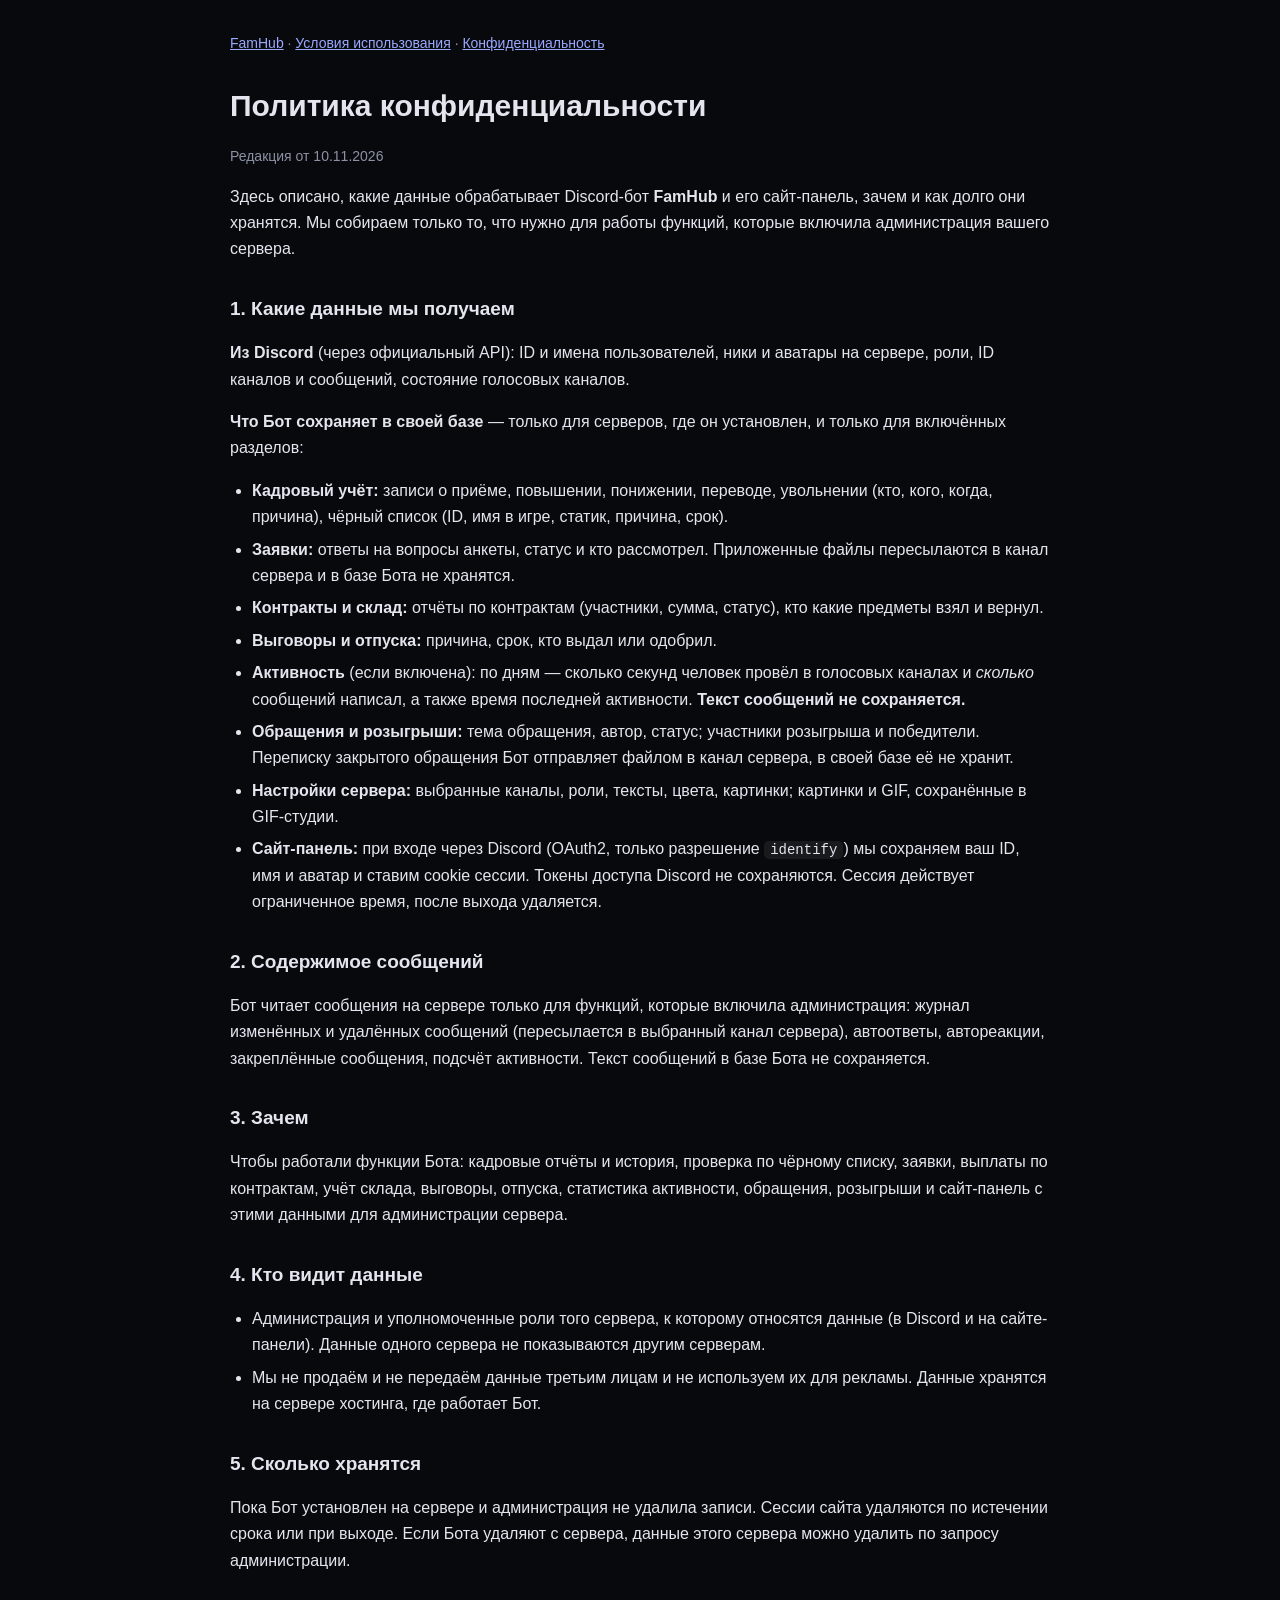
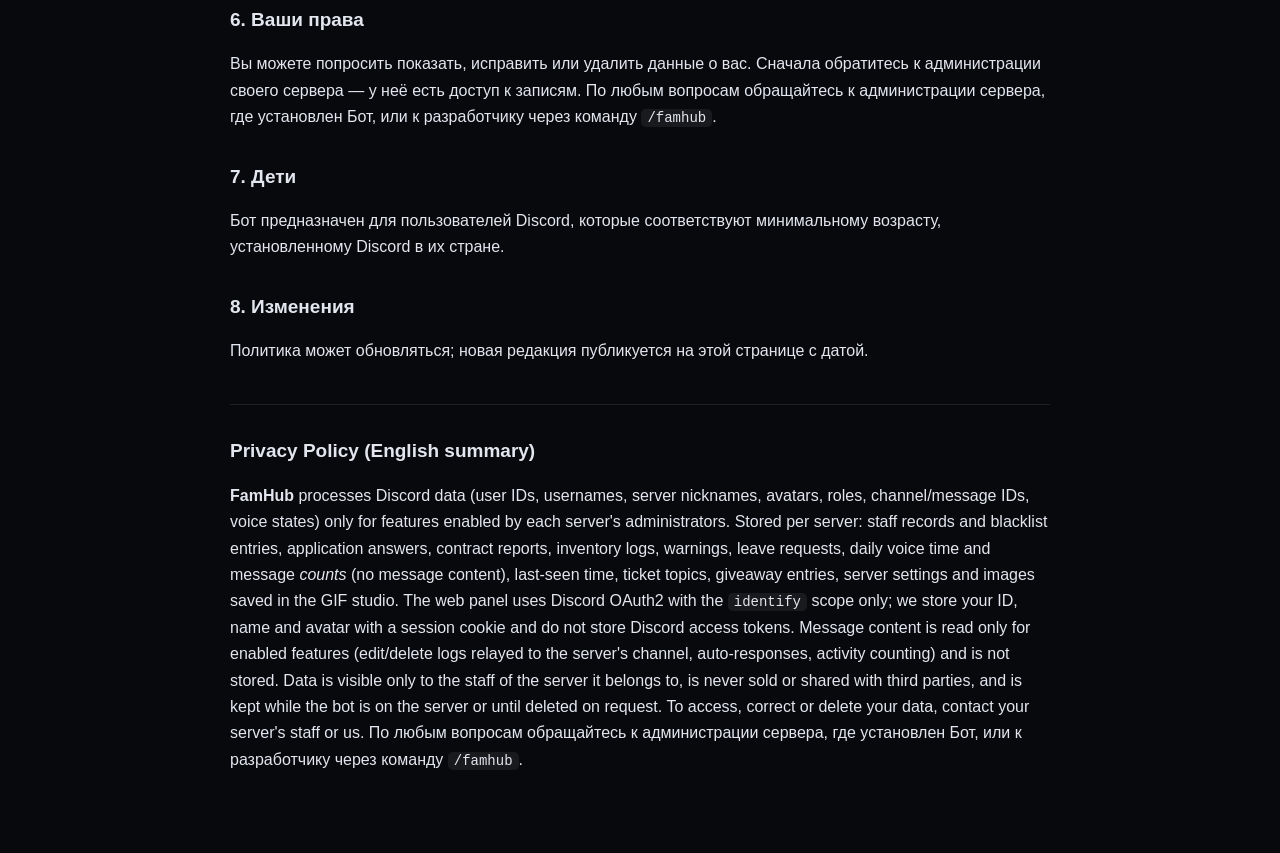
==== privacy.html @ c2848ad5 "Условия использования и политика конфиденциальности FamHub" ====
<!DOCTYPE html>
<html lang="ru">
<head>
<meta charset="utf-8">
<meta name="viewport" content="width=device-width, initial-scale=1">
<meta name="color-scheme" content="dark">
<title>Политика конфиденциальности — FamHub</title>
<link rel="stylesheet" href="legal.css">
</head>
<body>
<main class="legal">
<nav><a href="./">FamHub</a> · <a href="terms.html">Условия использования</a> · <a href="privacy.html">Конфиденциальность</a></nav>
<h1>Политика конфиденциальности</h1>
<p class="muted">Редакция от 10.11.2026</p>

<p>Здесь описано, какие данные обрабатывает Discord-бот <b>FamHub</b> и его сайт-панель, зачем и как долго они хранятся. Мы собираем только то, что нужно для работы функций, которые включила администрация вашего сервера.</p>

<h2>1. Какие данные мы получаем</h2>
<p><b>Из Discord</b> (через официальный API): ID и имена пользователей, ники и аватары на сервере, роли, ID каналов и сообщений, состояние голосовых каналов.</p>
<p><b>Что Бот сохраняет в своей базе</b> — только для серверов, где он установлен, и только для включённых разделов:</p>
<ul>
<li><b>Кадровый учёт:</b> записи о приёме, повышении, понижении, переводе, увольнении (кто, кого, когда, причина), чёрный список (ID, имя в игре, статик, причина, срок).</li>
<li><b>Заявки:</b> ответы на вопросы анкеты, статус и кто рассмотрел. Приложенные файлы пересылаются в канал сервера и в базе Бота не хранятся.</li>
<li><b>Контракты и склад:</b> отчёты по контрактам (участники, сумма, статус), кто какие предметы взял и вернул.</li>
<li><b>Выговоры и отпуска:</b> причина, срок, кто выдал или одобрил.</li>
<li><b>Активность</b> (если включена): по дням — сколько секунд человек провёл в голосовых каналах и <i>сколько</i> сообщений написал, а также время последней активности. <b>Текст сообщений не сохраняется.</b></li>
<li><b>Обращения и розыгрыши:</b> тема обращения, автор, статус; участники розыгрыша и победители. Переписку закрытого обращения Бот отправляет файлом в канал сервера, в своей базе её не хранит.</li>
<li><b>Настройки сервера:</b> выбранные каналы, роли, тексты, цвета, картинки; картинки и GIF, сохранённые в GIF-студии.</li>
<li><b>Сайт-панель:</b> при входе через Discord (OAuth2, только разрешение <code>identify</code>) мы сохраняем ваш ID, имя и аватар и ставим cookie сессии. Токены доступа Discord не сохраняются. Сессия действует ограниченное время, после выхода удаляется.</li>
</ul>

<h2>2. Содержимое сообщений</h2>
<p>Бот читает сообщения на сервере только для функций, которые включила администрация: журнал изменённых и удалённых сообщений (пересылается в выбранный канал сервера), автоответы, автореакции, закреплённые сообщения, подсчёт активности. Текст сообщений в базе Бота не сохраняется.</p>

<h2>3. Зачем</h2>
<p>Чтобы работали функции Бота: кадровые отчёты и история, проверка по чёрному списку, заявки, выплаты по контрактам, учёт склада, выговоры, отпуска, статистика активности, обращения, розыгрыши и сайт-панель с этими данными для администрации сервера.</p>

<h2>4. Кто видит данные</h2>
<ul>
<li>Администрация и уполномоченные роли того сервера, к которому относятся данные (в Discord и на сайте-панели). Данные одного сервера не показываются другим серверам.</li>
<li>Мы не продаём и не передаём данные третьим лицам и не используем их для рекламы. Данные хранятся на сервере хостинга, где работает Бот.</li>
</ul>

<h2>5. Сколько хранятся</h2>
<p>Пока Бот установлен на сервере и администрация не удалила записи. Сессии сайта удаляются по истечении срока или при выходе. Если Бота удаляют с сервера, данные этого сервера можно удалить по запросу администрации.</p>

<h2>6. Ваши права</h2>
<p>Вы можете попросить показать, исправить или удалить данные о вас. Сначала обратитесь к администрации своего сервера — у неё есть доступ к записям. По любым вопросам обращайтесь к администрации сервера, где установлен Бот, или к разработчику через команду <code>/famhub</code>.</p>

<h2>7. Дети</h2>
<p>Бот предназначен для пользователей Discord, которые соответствуют минимальному возрасту, установленному Discord в их стране.</p>

<h2>8. Изменения</h2>
<p>Политика может обновляться; новая редакция публикуется на этой странице с датой.</p>

<hr>
<h2>Privacy Policy (English summary)</h2>
<p><b>FamHub</b> processes Discord data (user IDs, usernames, server nicknames, avatars, roles, channel/message IDs, voice states) only for features enabled by each server's administrators. Stored per server: staff records and blacklist entries, application answers, contract reports, inventory logs, warnings, leave requests, daily voice time and message <i>counts</i> (no message content), last-seen time, ticket topics, giveaway entries, server settings and images saved in the GIF studio. The web panel uses Discord OAuth2 with the <code>identify</code> scope only; we store your ID, name and avatar with a session cookie and do not store Discord access tokens. Message content is read only for enabled features (edit/delete logs relayed to the server's channel, auto-responses, activity counting) and is not stored. Data is visible only to the staff of the server it belongs to, is never sold or shared with third parties, and is kept while the bot is on the server or until deleted on request. To access, correct or delete your data, contact your server's staff or us. По любым вопросам обращайтесь к администрации сервера, где установлен Бот, или к разработчику через команду <code>/famhub</code>.</p>

</main>
</body>
</html>
---- legal.css ----
:root { color-scheme: dark; }
body { margin: 0; background: #08090d; color: #e3e6ee; font: 16px/1.65 "Segoe UI", Roboto, "Noto Sans", Arial, sans-serif; }
.legal { max-width: 820px; margin: 0 auto; padding: 32px 22px 64px; }
.legal nav { font-size: 14px; margin-bottom: 26px; color: #8c92a4; }
.legal a { color: #9aa8ff; }
.legal h1 { font-size: 30px; margin: 0 0 4px; }
.legal h2 { font-size: 19px; margin: 30px 0 8px; }
.legal ul { padding-left: 22px; }
.legal li { margin: 6px 0; }
.legal code { background: rgba(255, 255, 255, .07); padding: 1px 6px; border-radius: 5px; font-size: 14px; }
.legal hr { border: 0; border-top: 1px solid rgba(255, 255, 255, .1); margin: 40px 0 10px; }
.muted { color: #8c92a4; font-size: 14px; }
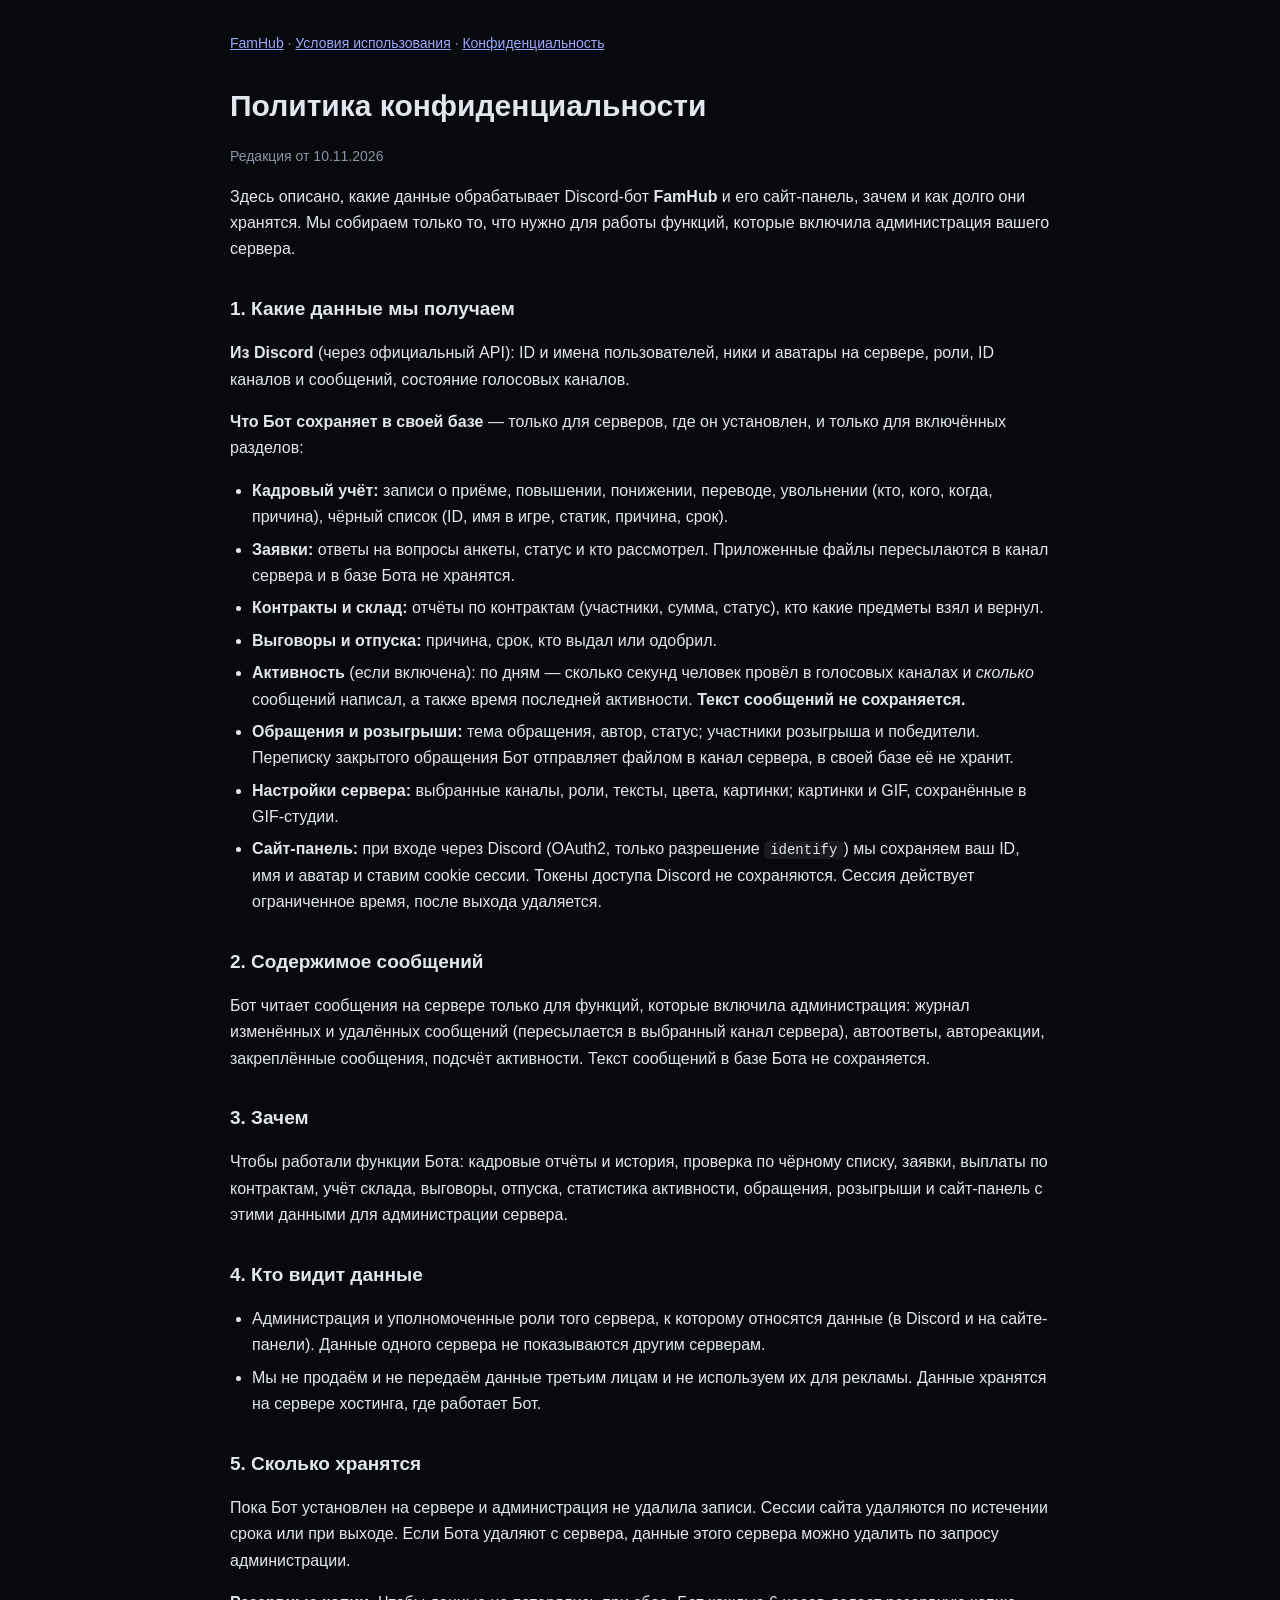
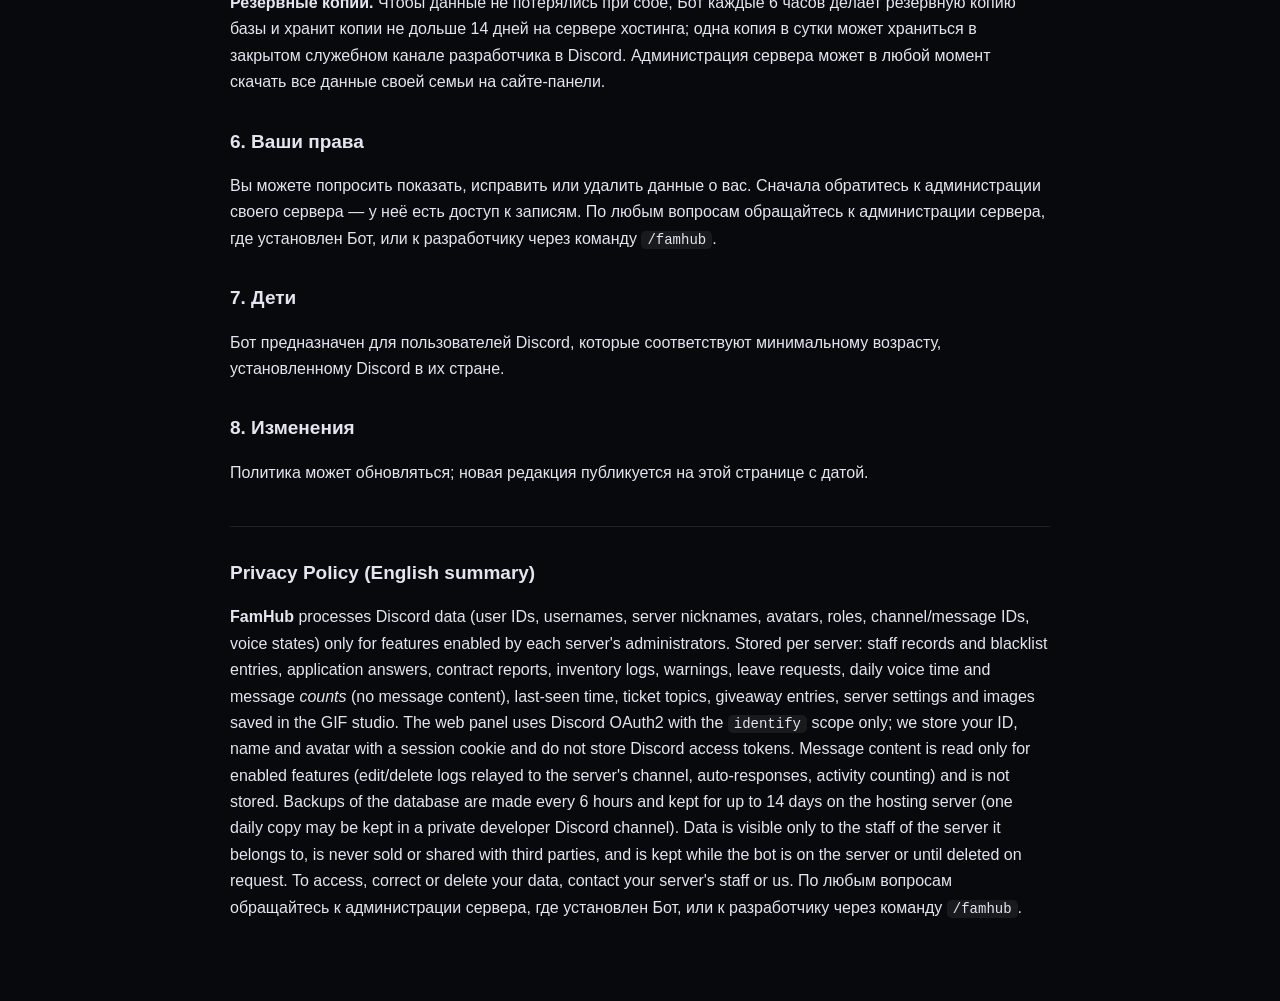
==== commit db1e6361: "Политика: резервные копии данных" ====
--- a/privacy.html
+++ b/privacy.html
@@ -43,6 +43,7 @@
 
 <h2>5. Сколько хранятся</h2>
 <p>Пока Бот установлен на сервере и администрация не удалила записи. Сессии сайта удаляются по истечении срока или при выходе. Если Бота удаляют с сервера, данные этого сервера можно удалить по запросу администрации.</p>
+<p><b>Резервные копии.</b> Чтобы данные не потерялись при сбое, Бот каждые 6 часов делает резервную копию базы и хранит копии не дольше 14 дней на сервере хостинга; одна копия в сутки может храниться в закрытом служебном канале разработчика в Discord. Администрация сервера может в любой момент скачать все данные своей семьи на сайте-панели.</p>
 
 <h2>6. Ваши права</h2>
 <p>Вы можете попросить показать, исправить или удалить данные о вас. Сначала обратитесь к администрации своего сервера — у неё есть доступ к записям. По любым вопросам обращайтесь к администрации сервера, где установлен Бот, или к разработчику через команду <code>/famhub</code>.</p>
@@ -55,7 +56,7 @@
 
 <hr>
 <h2>Privacy Policy (English summary)</h2>
-<p><b>FamHub</b> processes Discord data (user IDs, usernames, server nicknames, avatars, roles, channel/message IDs, voice states) only for features enabled by each server's administrators. Stored per server: staff records and blacklist entries, application answers, contract reports, inventory logs, warnings, leave requests, daily voice time and message <i>counts</i> (no message content), last-seen time, ticket topics, giveaway entries, server settings and images saved in the GIF studio. The web panel uses Discord OAuth2 with the <code>identify</code> scope only; we store your ID, name and avatar with a session cookie and do not store Discord access tokens. Message content is read only for enabled features (edit/delete logs relayed to the server's channel, auto-responses, activity counting) and is not stored. Data is visible only to the staff of the server it belongs to, is never sold or shared with third parties, and is kept while the bot is on the server or until deleted on request. To access, correct or delete your data, contact your server's staff or us. По любым вопросам обращайтесь к администрации сервера, где установлен Бот, или к разработчику через команду <code>/famhub</code>.</p>
+<p><b>FamHub</b> processes Discord data (user IDs, usernames, server nicknames, avatars, roles, channel/message IDs, voice states) only for features enabled by each server's administrators. Stored per server: staff records and blacklist entries, application answers, contract reports, inventory logs, warnings, leave requests, daily voice time and message <i>counts</i> (no message content), last-seen time, ticket topics, giveaway entries, server settings and images saved in the GIF studio. The web panel uses Discord OAuth2 with the <code>identify</code> scope only; we store your ID, name and avatar with a session cookie and do not store Discord access tokens. Message content is read only for enabled features (edit/delete logs relayed to the server's channel, auto-responses, activity counting) and is not stored. Backups of the database are made every 6 hours and kept for up to 14 days on the hosting server (one daily copy may be kept in a private developer Discord channel). Data is visible only to the staff of the server it belongs to, is never sold or shared with third parties, and is kept while the bot is on the server or until deleted on request. To access, correct or delete your data, contact your server's staff or us. По любым вопросам обращайтесь к администрации сервера, где установлен Бот, или к разработчику через команду <code>/famhub</code>.</p>
 
 </main>
 </body>
